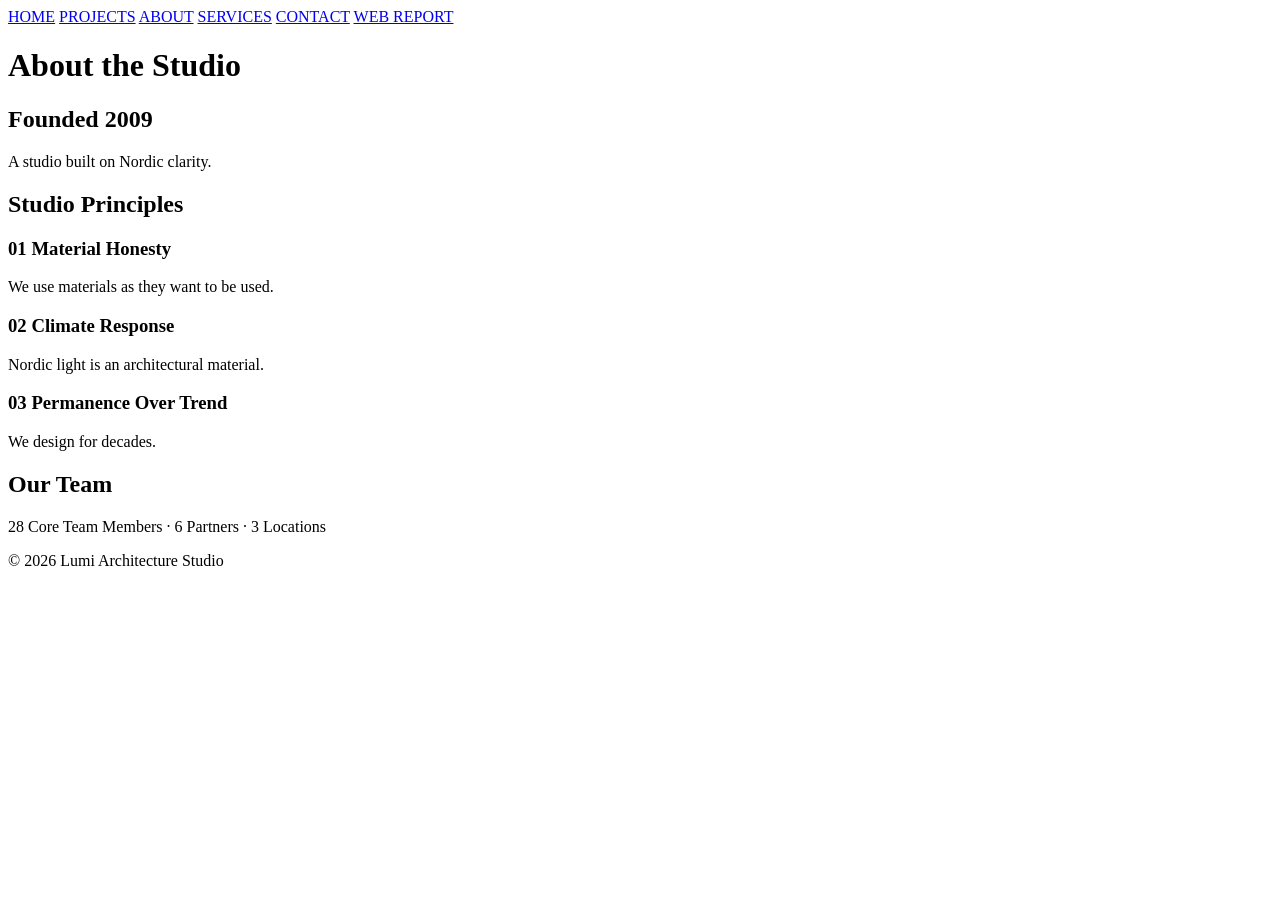
==== about.html @ 67b6776e "Added initial html files" ====
<!DOCTYPE html>
<html lang="en">
<head>
  <meta charset="UTF-8">
  <title>About — Lumi Architecture Studio</title>
  <link rel="stylesheet" href="css/style.css">
</head>

<body>

<header>
  <nav>
    <a href="index.html">HOME</a>
    <a href="projects.html">PROJECTS</a>
    <a href="about.html">ABOUT</a>
    <a href="services.html">SERVICES</a>
    <a href="contact.html">CONTACT</a>
    <a href="report.html">WEB REPORT</a>
  </nav>
</header>

<main>
  <h1>About the Studio</h1>

  <section>
    <h2>Founded 2009</h2>
    <p>A studio built on Nordic clarity.</p>
  </section>

  <section>
    <h2>Studio Principles</h2>
    <h3>01 Material Honesty</h3>
    <p>We use materials as they want to be used.</p>

    <h3>02 Climate Response</h3>
    <p>Nordic light is an architectural material.</p>

    <h3>03 Permanence Over Trend</h3>
    <p>We design for decades.</p>
  </section>

  <section>
    <h2>Our Team</h2>
    <p>28 Core Team Members · 6 Partners · 3 Locations</p>
  </section>
</main>

<footer>
  <p>© 2026 Lumi Architecture Studio</p>
</footer>

</body>
</html>
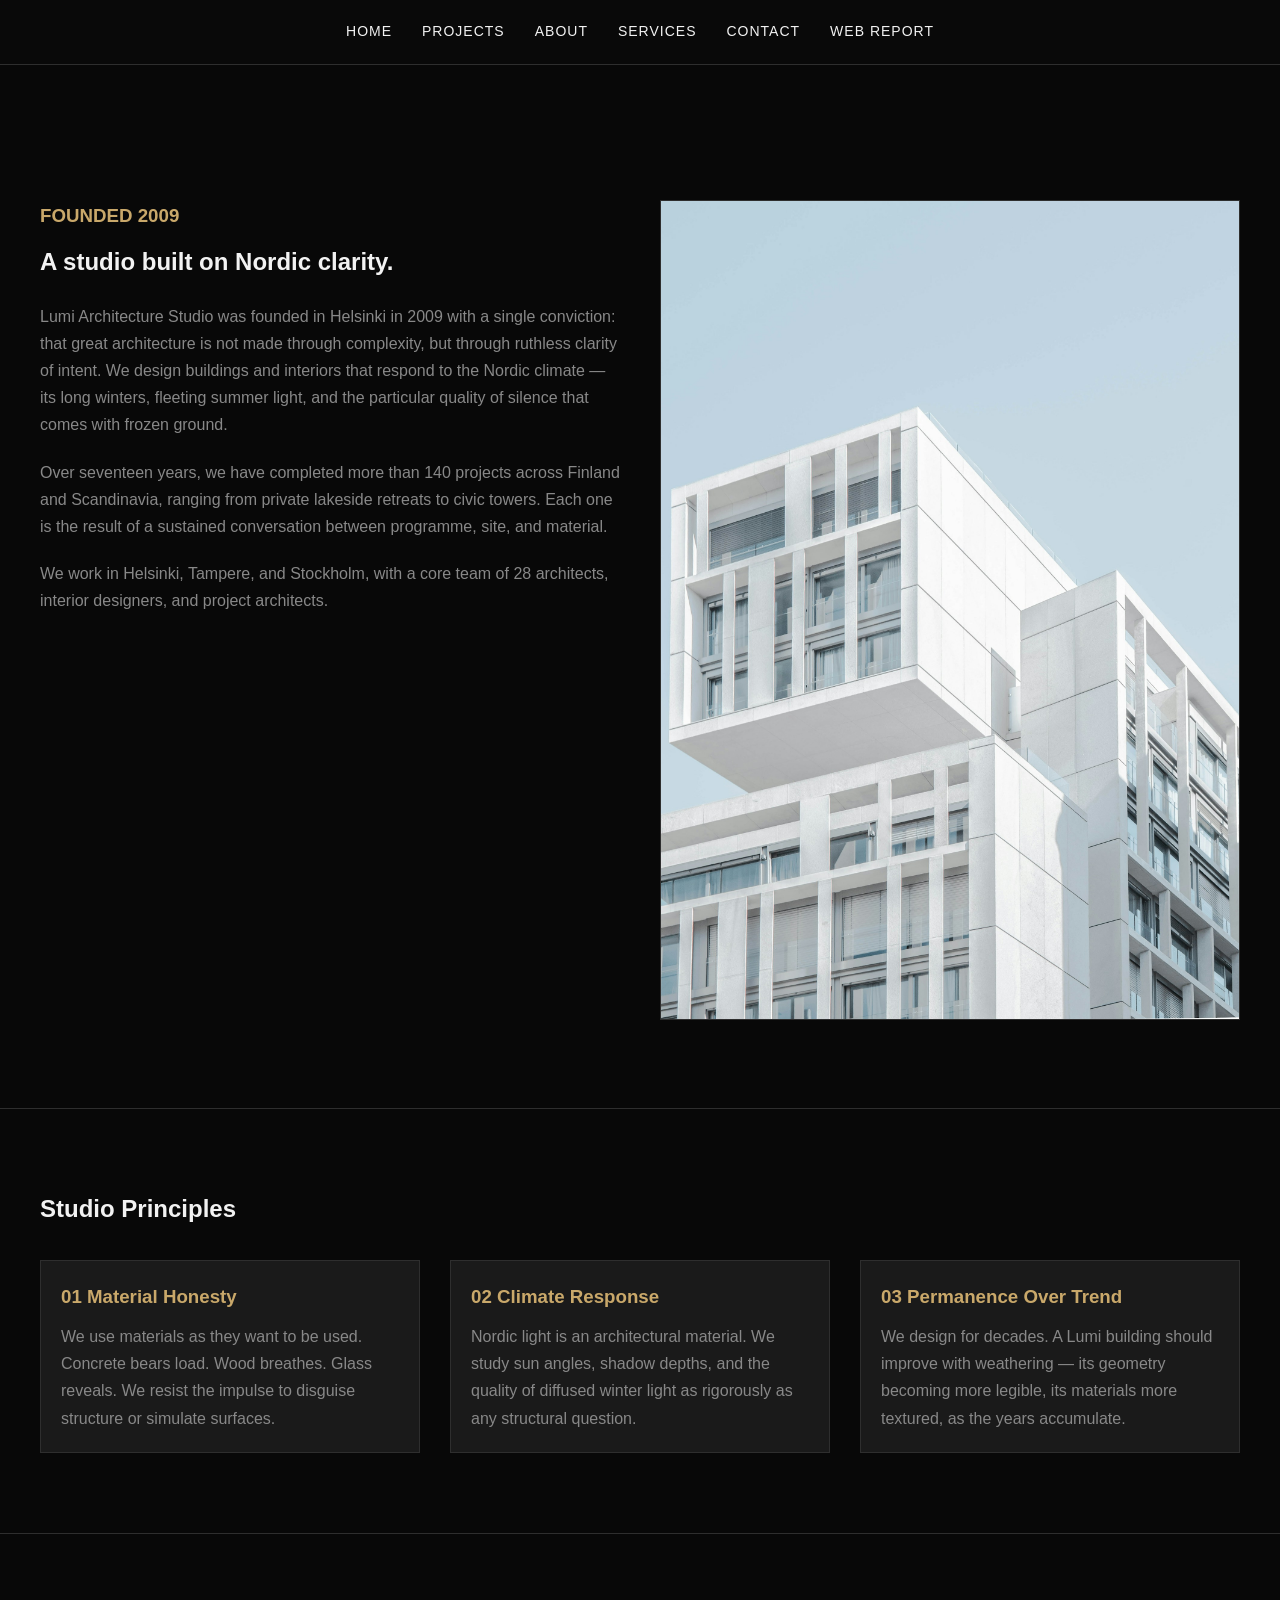
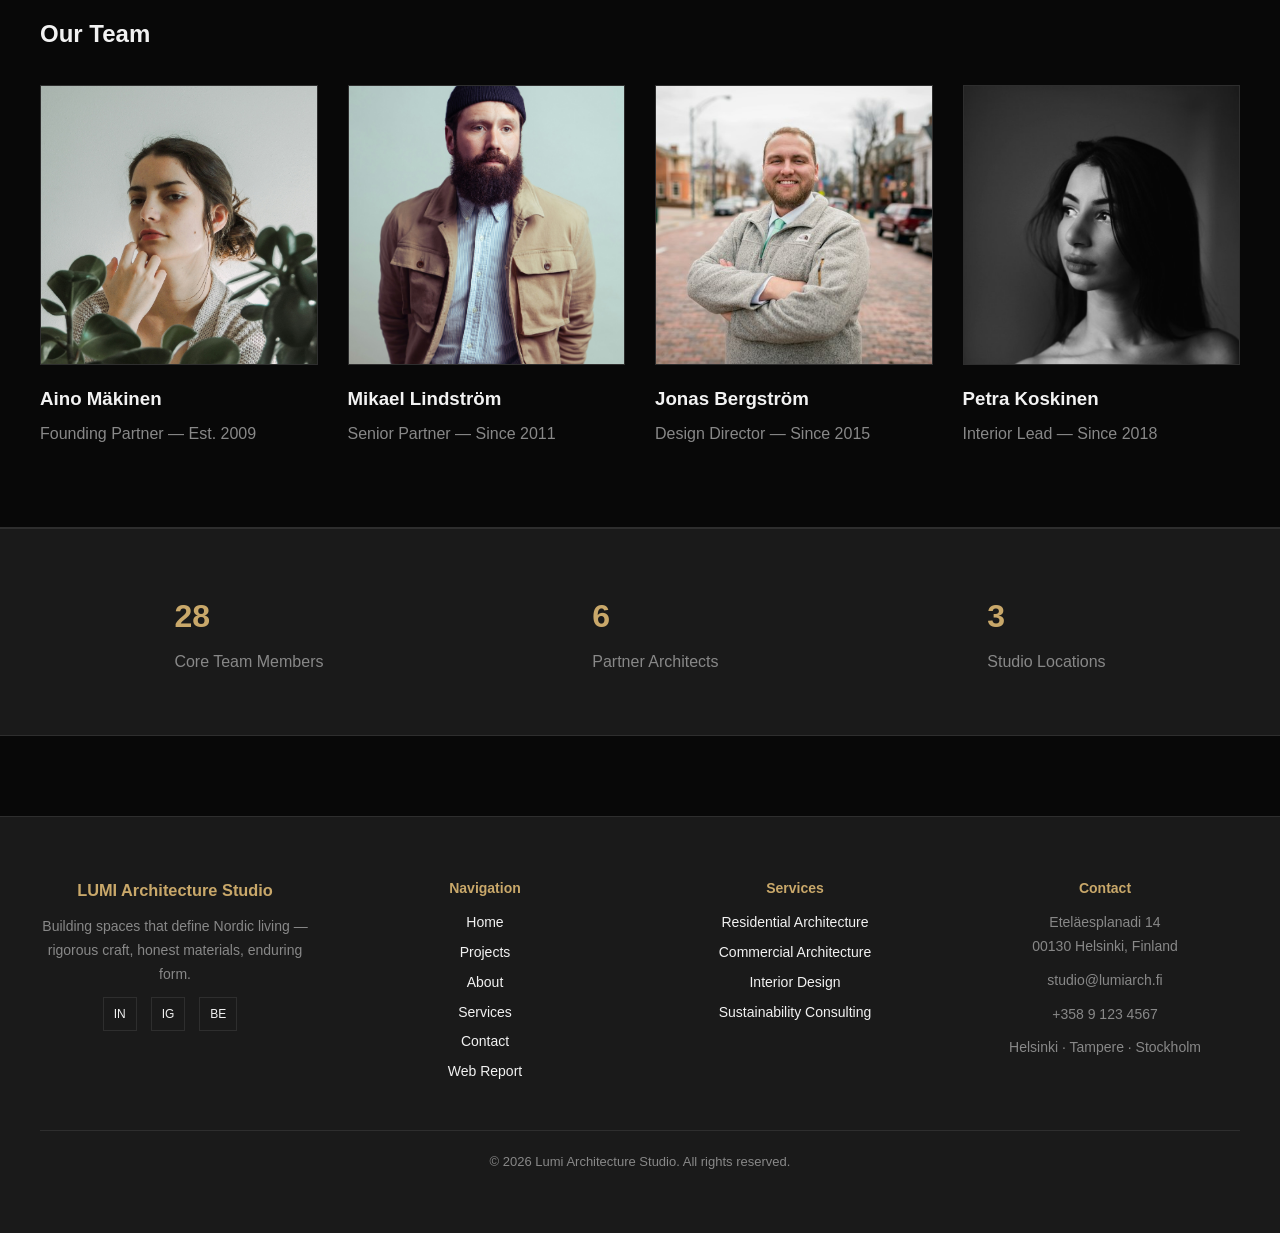
==== commit 3f0b3687: "Updated full website: About, Services, Contact, Web Report, Footer, CSS improvements" ====
--- a/about.html
+++ b/about.html
@@ -3,7 +3,12 @@
 <head>
   <meta charset="UTF-8">
   <title>About — Lumi Architecture Studio</title>
+
+  <!-- Global styles -->
   <link rel="stylesheet" href="css/style.css">
+
+  <!-- About page styles -->
+  <link rel="stylesheet" href="css/about.css">
 </head>
 
 <body>
@@ -19,34 +24,178 @@
   </nav>
 </header>
 
-<main>
-  <h1>About the Studio</h1>
-
-  <section>
-    <h2>Founded 2009</h2>
-    <p>A studio built on Nordic clarity.</p>
-  </section>
-
-  <section>
+<main class="about-page">
+
+  <!-- PHILOSOPHY SECTION -->
+  <section class="philosophy">
+    <div class="text">
+      <h3>FOUNDED 2009</h3>
+      <h1>A studio built on Nordic clarity.</h1>
+
+      <p>
+        Lumi Architecture Studio was founded in Helsinki in 2009 with a single conviction:
+        that great architecture is not made through complexity, but through ruthless clarity of intent.
+        We design buildings and interiors that respond to the Nordic climate — its long winters,
+        fleeting summer light, and the particular quality of silence that comes with frozen ground.
+      </p>
+
+      <p>
+        Over seventeen years, we have completed more than 140 projects across Finland and Scandinavia,
+        ranging from private lakeside retreats to civic towers. Each one is the result of a sustained
+        conversation between programme, site, and material.
+      </p>
+
+      <p>
+        We work in Helsinki, Tampere, and Stockholm, with a core team of 28 architects, interior designers,
+        and project architects.
+      </p>
+    </div>
+
+    <div class="image">
+      <img src="img/About.png" alt="About Lumi Architecture Studio">
+    </div>
+  </section>
+
+  <!-- PRINCIPLES SECTION -->
+  <section class="principles">
     <h2>Studio Principles</h2>
-    <h3>01 Material Honesty</h3>
-    <p>We use materials as they want to be used.</p>
-
-    <h3>02 Climate Response</h3>
-    <p>Nordic light is an architectural material.</p>
-
-    <h3>03 Permanence Over Trend</h3>
-    <p>We design for decades.</p>
-  </section>
-
-  <section>
+
+    <div class="principles-grid">
+
+      <article>
+        <h3>01 Material Honesty</h3>
+        <p>
+          We use materials as they want to be used. Concrete bears load. Wood breathes. Glass reveals.
+          We resist the impulse to disguise structure or simulate surfaces.
+        </p>
+      </article>
+
+      <article>
+        <h3>02 Climate Response</h3>
+        <p>
+          Nordic light is an architectural material. We study sun angles, shadow depths, and the quality
+          of diffused winter light as rigorously as any structural question.
+        </p>
+      </article>
+
+      <article>
+        <h3>03 Permanence Over Trend</h3>
+        <p>
+          We design for decades. A Lumi building should improve with weathering — its geometry becoming
+          more legible, its materials more textured, as the years accumulate.
+        </p>
+      </article>
+
+    </div>
+  </section>
+
+  <!-- TEAM SECTION -->
+  <section class="team">
     <h2>Our Team</h2>
-    <p>28 Core Team Members · 6 Partners · 3 Locations</p>
-  </section>
+
+    <div class="team-grid">
+
+      <article>
+        <img src="img/Team1.png" alt="Team Member 1">
+        <h3>Aino Mäkinen</h3>
+        <p>Founding Partner — Est. 2009</p>
+      </article>
+
+      <article>
+        <img src="img/Team2.png" alt="Team Member 2">
+        <h3>Mikael Lindström</h3>
+        <p>Senior Partner — Since 2011</p>
+      </article>
+
+      <article>
+        <img src="img/Team3.png" alt="Team Member 3">
+        <h3>Jonas Bergström</h3>
+        <p>Design Director — Since 2015</p>
+      </article>
+
+      <article>
+        <img src="img/Team4.png" alt="Team Member 4">
+        <h3>Petra Koskinen</h3>
+        <p>Interior Lead — Since 2018</p>
+      </article>
+
+    </div>
+  </section>
+
+  <!-- TEAM STATS -->
+  <section class="team-stats">
+    <div>
+      <h3>28</h3>
+      <p>Core Team Members</p>
+    </div>
+
+    <div>
+      <h3>6</h3>
+      <p>Partner Architects</p>
+    </div>
+
+    <div>
+      <h3>3</h3>
+      <p>Studio Locations</p>
+    </div>
+  </section>
+
 </main>
 
-<footer>
-  <p>© 2026 Lumi Architecture Studio</p>
+<footer class="footer">
+
+  <div class="footer-grid">
+
+    <!-- COLUMN 1 -->
+    <div class="footer-col">
+      <h3>LUMI Architecture Studio</h3>
+      <p>
+        Building spaces that define Nordic living — rigorous craft,
+        honest materials, enduring form.
+      </p>
+
+      <div class="footer-social">
+        <span>IN</span>
+        <span>IG</span>
+        <span>BE</span>
+      </div>
+    </div>
+
+    <!-- COLUMN 2 -->
+    <div class="footer-col">
+      <h4>Navigation</h4>
+      <a href="index.html">Home</a>
+      <a href="projects.html">Projects</a>
+      <a href="about.html">About</a>
+      <a href="services.html">Services</a>
+      <a href="contact.html">Contact</a>
+      <a href="report.html">Web Report</a>
+    </div>
+
+    <!-- COLUMN 3 -->
+    <div class="footer-col">
+      <h4>Services</h4>
+      <a href="services.html">Residential Architecture</a>
+      <a href="services.html">Commercial Architecture</a>
+      <a href="services.html">Interior Design</a>
+      <a href="services.html">Sustainability Consulting</a>
+    </div>
+
+    <!-- COLUMN 4 -->
+    <div class="footer-col">
+      <h4>Contact</h4>
+      <p>Eteläesplanadi 14<br>00130 Helsinki, Finland</p>
+      <p>studio@lumiarch.fi</p>
+      <p>+358 9 123 4567</p>
+      <p class="footer-locations">Helsinki · Tampere · Stockholm</p>
+    </div>
+
+  </div>
+
+  <div class="footer-bottom">
+    © 2026 Lumi Architecture Studio. All rights reserved.
+  </div>
+
 </footer>
 
 </body>
--- a/css/style.css
+++ b/css/style.css
@@ -0,0 +1,211 @@
+/* ============================
+   GLOBAL RESET
+============================ */
+* {
+  margin: 0;
+  padding: 0;
+  box-sizing: border-box;
+}
+
+/* ============================
+   COLORS (LUMI DESIGN SYSTEM)
+============================ */
+:root {
+  --black: #080808;
+  --charcoal: #1A1A1A;
+  --charcoal-light: #242424;
+  --gold: #C9A86A;
+  --white: #F2F2F2;
+  --muted: #888888;
+  --border: #2E2E2E;
+}
+
+/* ============================
+   GLOBAL STYLES
+============================ */
+body {
+  background-color: var(--black);
+  color: var(--white);
+  font-family: 'Inter', sans-serif;
+  line-height: 1.7;
+  padding-top: 80px; /* space for fixed header */
+}
+
+h1, h2, h3 {
+  font-family: 'Montserrat', sans-serif;
+  margin-bottom: 15px;
+}
+
+a {
+  color: var(--white);
+  text-decoration: none;
+}
+
+a:hover {
+  color: var(--gold);
+}
+
+/* ============================
+   HEADER + NAVIGATION
+============================ */
+header {
+  position: fixed;
+  top: 0;
+  left: 0;
+  width: 100%;
+  background-color: rgba(10, 10, 10, 0.8);
+  border-bottom: 1px solid var(--border);
+  padding: 20px 40px;
+  z-index: 1000;
+}
+
+nav {
+  display: flex;
+  gap: 30px;
+  justify-content: center;
+  font-size: 14px;
+  letter-spacing: 1px;
+}
+
+/* ============================
+   HERO SECTION
+============================ */
+.hero {
+  text-align: center;
+  padding: 120px 20px;
+}
+
+.hero h1 {
+  font-size: 48px;
+  margin-bottom: 10px;
+}
+
+.hero p {
+  font-size: 18px;
+  color: var(--muted);
+  margin-bottom: 30px;
+}
+
+.cta {
+  display: inline-block;
+  padding: 12px 28px;
+  border: 1px solid var(--gold);
+  color: var(--gold);
+  font-size: 14px;
+  letter-spacing: 1px;
+}
+
+.cta:hover {
+  background-color: var(--gold);
+  color: var(--black);
+}
+
+/* ============================
+   SECTIONS
+============================ */
+section {
+  padding: 80px 40px;
+  border-bottom: 1px solid var(--border);
+}
+
+/* ============================
+   FOOTER
+=============================*/
+footer {
+  text-align: center;
+  padding: 40px;
+  color: var(--muted);
+  font-size: 14px;
+}
+
+/* ============================
+   RESPONSIVE BREAKPOINTS
+============================ */
+@media (max-width: 768px) {
+  nav {
+    flex-wrap: wrap;
+    gap: 15px;
+  }
+
+  .hero h1 {
+    font-size: 32px;
+  }
+}
+
+@media (max-width: 480px) {
+  .hero {
+    padding: 80px 20px;
+  }
+
+  .hero h1 {
+    font-size: 28px;
+  }
+}
+
+/* ============================
+   GLOBAL FOOTER
+============================ */
+.footer {
+  background-color: var(--charcoal);
+  padding: 60px 40px;
+  border-top: 1px solid var(--border);
+  margin-top: 80px;
+}
+
+.footer-grid {
+  display: grid;
+  grid-template-columns: repeat(4, 1fr);
+  gap: 40px;
+  margin-bottom: 40px;
+}
+
+.footer-col h3,
+.footer-col h4 {
+  color: var(--gold);
+  margin-bottom: 10px;
+}
+
+.footer-col p {
+  color: var(--muted);
+  margin-bottom: 10px;
+}
+
+.footer-col a {
+  display: block;
+  color: var(--white);
+  margin-bottom: 6px;
+  font-size: 14px;
+}
+
+.footer-col a:hover {
+  color: var(--gold);
+}
+
+.footer-social span {
+  display: inline-block;
+  margin-right: 10px;
+  padding: 6px 10px;
+  border: 1px solid var(--border);
+  font-size: 12px;
+  color: var(--white);
+}
+
+.footer-locations {
+  color: var(--gold);
+  margin-top: 10px;
+}
+
+.footer-bottom {
+  text-align: center;
+  color: var(--muted);
+  font-size: 13px;
+  padding-top: 20px;
+  border-top: 1px solid var(--border);
+}
+
+/* RESPONSIVE FOOTER */
+@media (max-width: 768px) {
+  .footer-grid {
+    grid-template-columns: 1fr;
+  }
+}
--- a/css/about.css
+++ b/css/about.css
@@ -0,0 +1,127 @@
+/* PHILOSOPHY SECTION */
+.philosophy {
+  display: grid;
+  grid-template-columns: 1fr 1fr;
+  gap: 40px;
+  padding: 120px 40px 80px;
+}
+
+.philosophy h3 {
+  color: var(--gold);
+  margin-bottom: 10px;
+}
+
+.philosophy h1 {
+  margin-bottom: 20px;
+}
+
+.philosophy p {
+  margin-bottom: 20px;
+  color: var(--muted);
+}
+
+.philosophy img {
+  width: 100%;
+  height: auto;
+  border: 1px solid var(--border);
+}
+
+/* PRINCIPLES */
+.principles {
+  padding: 80px 40px;
+}
+
+.principles h2 {
+  margin-bottom: 30px;
+}
+
+.principles-grid {
+  display: grid;
+  grid-template-columns: repeat(3, 1fr);
+  gap: 30px;
+}
+
+.principles-grid article {
+  background-color: var(--charcoal);
+  padding: 20px;
+  border: 1px solid var(--border);
+}
+
+.principles-grid h3 {
+  color: var(--gold);
+  margin-bottom: 10px;
+}
+
+.principles-grid p {
+  color: var(--muted);
+}
+
+/* TEAM */
+.team {
+  padding: 80px 40px;
+}
+
+.team h2 {
+  margin-bottom: 30px;
+}
+
+.team-grid {
+  display: grid;
+  grid-template-columns: repeat(4, 1fr);
+  gap: 30px;
+}
+
+.team-grid img {
+  width: 100%;
+  height: 280px;
+  object-fit: cover;
+  border: 1px solid var(--border);
+  margin-bottom: 10px;
+}
+
+.team-grid h3 {
+  margin-bottom: 5px;
+}
+
+.team-grid p {
+  color: var(--muted);
+}
+
+/* TEAM STATS */
+.team-stats {
+  display: flex;
+  justify-content: space-around;
+  padding: 60px 40px;
+  background-color: var(--charcoal);
+  border-top: 1px solid var(--border);
+}
+
+.team-stats h3 {
+  color: var(--gold);
+  font-size: 32px;
+  margin-bottom: 5px;
+}
+
+.team-stats p {
+  color: var(--muted);
+}
+
+/* RESPONSIVE */
+@media (max-width: 768px) {
+  .philosophy {
+    grid-template-columns: 1fr;
+  }
+
+  .principles-grid {
+    grid-template-columns: 1fr;
+  }
+
+  .team-grid {
+    grid-template-columns: 1fr;
+  }
+
+  .team-stats {
+    flex-direction: column;
+    gap: 20px;
+  }
+}
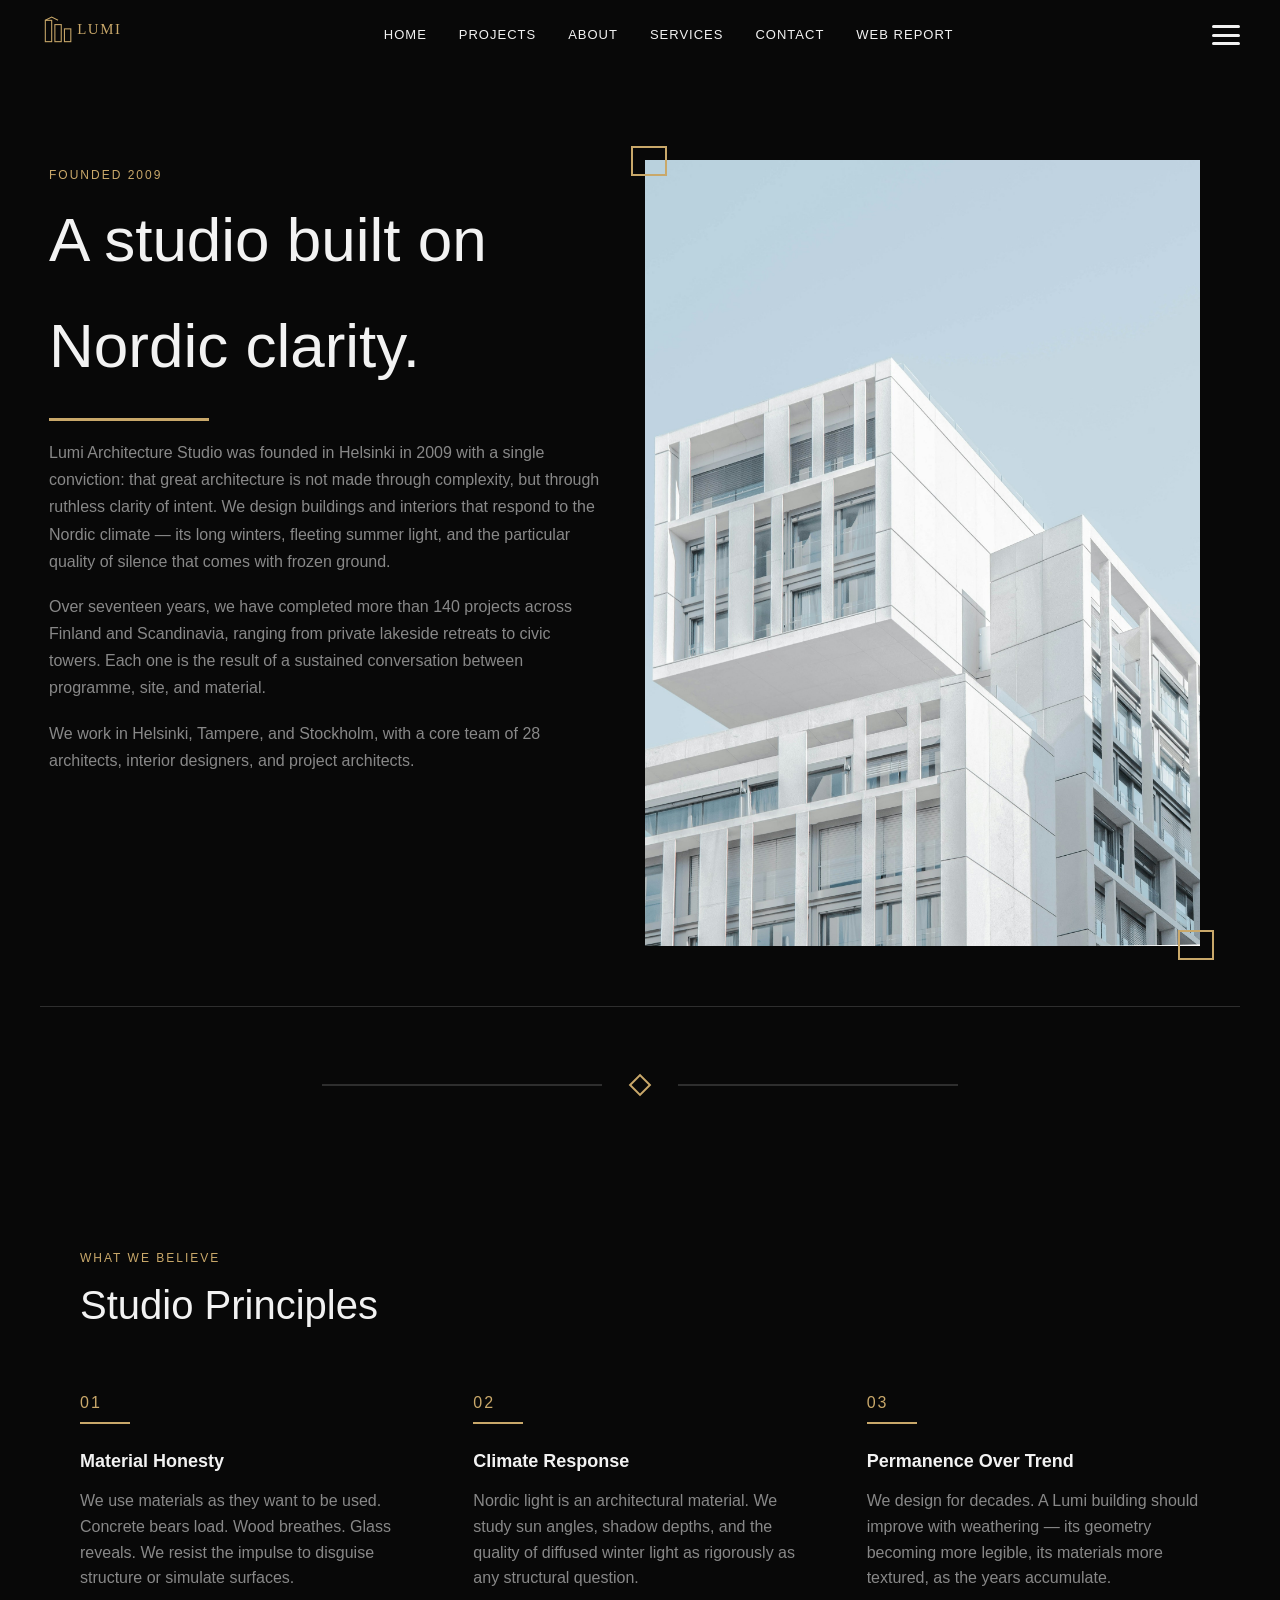
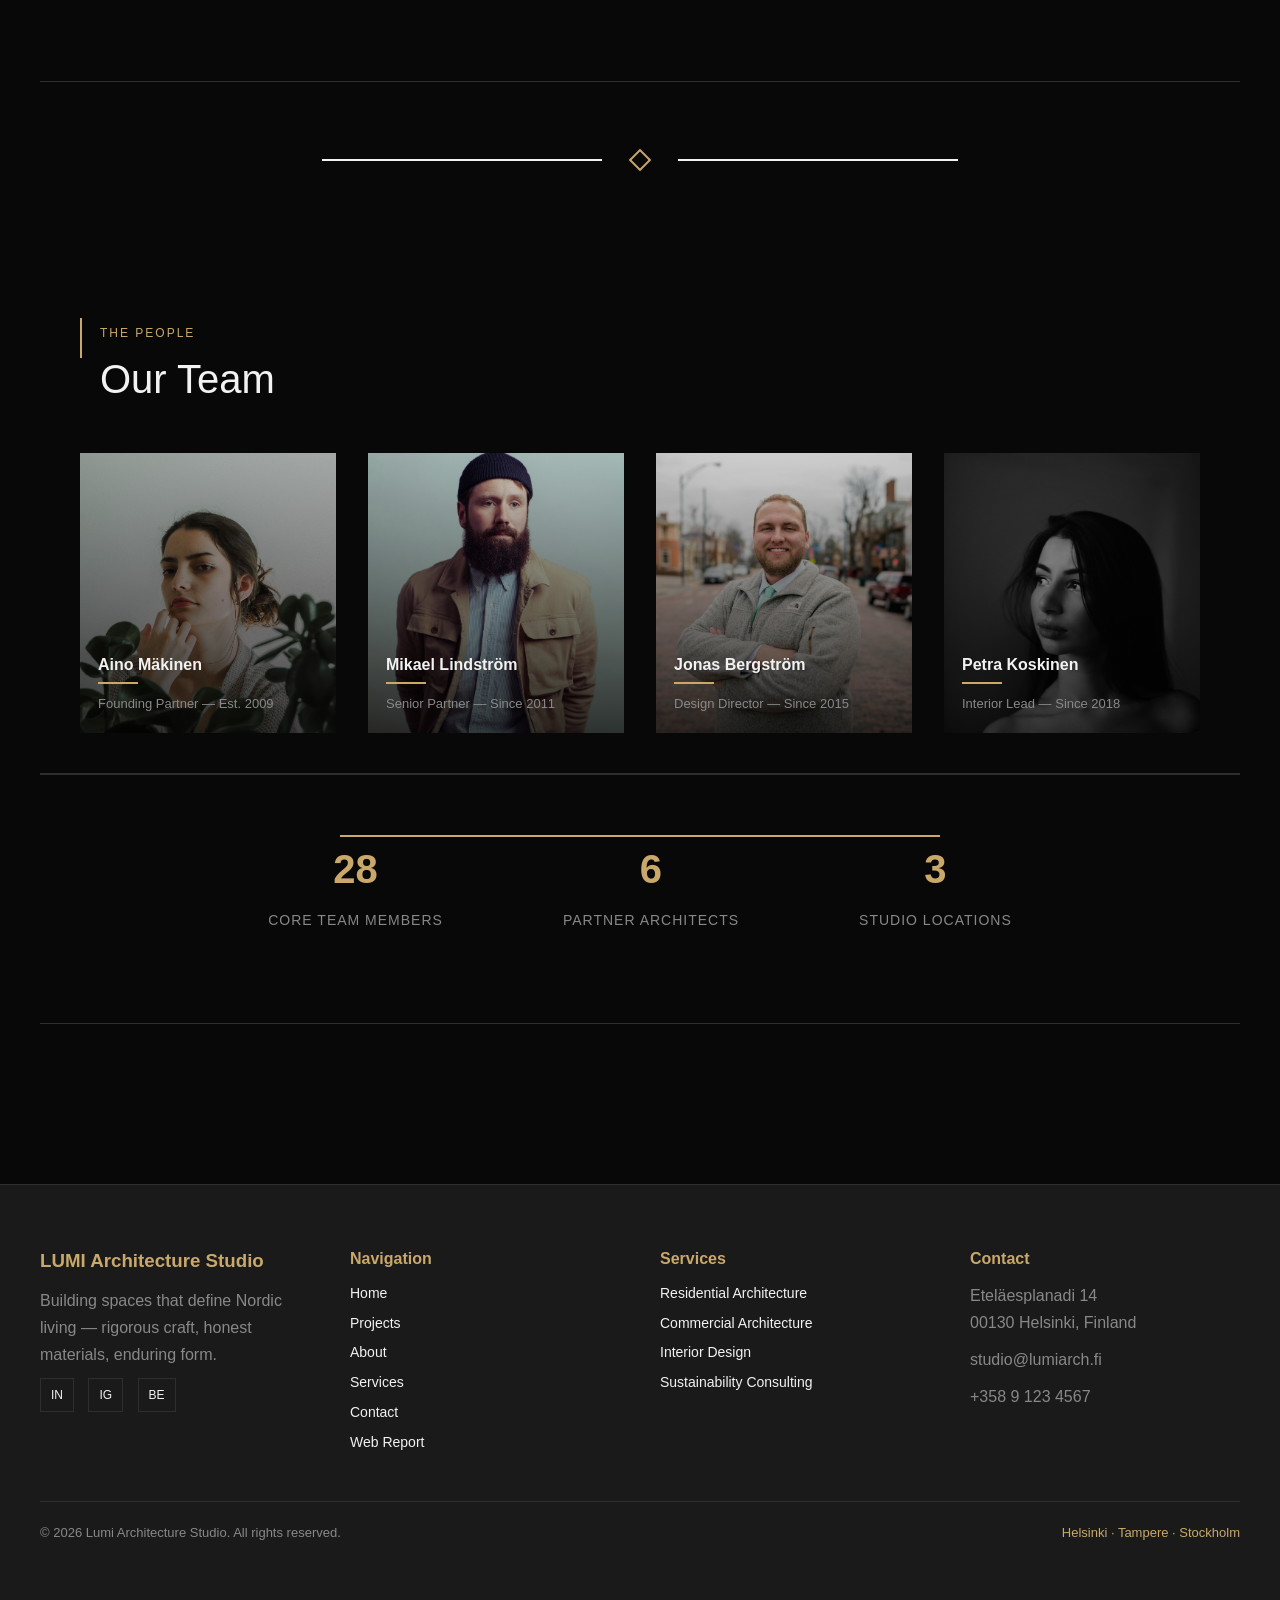
==== commit 099cc4b2: "updated about page" ====
--- a/about.html
+++ b/about.html
@@ -4,17 +4,20 @@
   <meta charset="UTF-8">
   <title>About — Lumi Architecture Studio</title>
 
-  <!-- Global styles -->
   <link rel="stylesheet" href="css/style.css">
-
-  <!-- About page styles -->
   <link rel="stylesheet" href="css/about.css">
 </head>
 
 <body>
 
-<header>
-  <nav>
+<header class="navbar">
+  <div class="nav-left">
+    <a href="index.html" class="logo">
+      <img src="img/logo.svg" alt="Lumi Architecture Studio Logo">
+    </a>
+  </div>
+
+  <nav class="nav-center">
     <a href="index.html">HOME</a>
     <a href="projects.html">PROJECTS</a>
     <a href="about.html">ABOUT</a>
@@ -22,15 +25,33 @@
     <a href="contact.html">CONTACT</a>
     <a href="report.html">WEB REPORT</a>
   </nav>
+
+  <div class="nav-right">
+    <div class="hamburger" id="hamburger">
+      <span></span><span></span><span></span>
+    </div>
+  </div>
 </header>
 
+<div class="mobile-menu" id="mobileMenu">
+  <div class="close-menu" id="closeMenu">×</div>
+
+  <a href="index.html">HOME</a>
+  <a href="projects.html">PROJECTS</a>
+  <a href="about.html">ABOUT</a>
+  <a href="services.html">SERVICES</a>
+  <a href="contact.html">CONTACT</a>
+  <a href="report.html">WEB REPORT</a>
+</div>
+
 <main class="about-page">
 
-  <!-- PHILOSOPHY SECTION -->
+  <!-- TOP SECTION -->
   <section class="philosophy">
     <div class="text">
-      <h3>FOUNDED 2009</h3>
+      <span class="section-label">FOUNDED 2009</span>
       <h1>A studio built on Nordic clarity.</h1>
+      <div class="about-line"></div>
 
       <p>
         Lumi Architecture Studio was founded in Helsinki in 2009 with a single conviction:
@@ -51,19 +72,29 @@
       </p>
     </div>
 
-    <div class="image">
+    <div class="image-wrapper">
+      <div class="image-corners"></div>
       <img src="img/About.png" alt="About Lumi Architecture Studio">
     </div>
   </section>
+
+  <!-- DIVIDER -->
+  <div class="divider">
+    <span class="line"></span>
+    <span class="diamond"></span>
+    <span class="line"></span>
+  </div>
 
   <!-- PRINCIPLES SECTION -->
   <section class="principles">
+    <span class="section-label">WHAT WE BELIEVE</span>
     <h2>Studio Principles</h2>
 
     <div class="principles-grid">
 
       <article>
-        <h3>01 Material Honesty</h3>
+        <span class="principle-number">01</span>
+        <h3>Material Honesty</h3>
         <p>
           We use materials as they want to be used. Concrete bears load. Wood breathes. Glass reveals.
           We resist the impulse to disguise structure or simulate surfaces.
@@ -71,7 +102,8 @@
       </article>
 
       <article>
-        <h3>02 Climate Response</h3>
+        <span class="principle-number">02</span>
+        <h3>Climate Response</h3>
         <p>
           Nordic light is an architectural material. We study sun angles, shadow depths, and the quality
           of diffused winter light as rigorously as any structural question.
@@ -79,7 +111,8 @@
       </article>
 
       <article>
-        <h3>03 Permanence Over Trend</h3>
+        <span class="principle-number">03</span>
+        <h3>Permanence Over Trend</h3>
         <p>
           We design for decades. A Lumi building should improve with weathering — its geometry becoming
           more legible, its materials more textured, as the years accumulate.
@@ -89,8 +122,16 @@
     </div>
   </section>
 
+  <!-- DIVIDER -->
+  <div class="divider dark">
+    <span class="line"></span>
+    <span class="diamond"></span>
+    <span class="line"></span>
+  </div>
+
   <!-- TEAM SECTION -->
   <section class="team">
+    <span class="section-label">THE PEOPLE</span>
     <h2>Our Team</h2>
 
     <div class="team-grid">
@@ -143,10 +184,8 @@
 </main>
 
 <footer class="footer">
-
   <div class="footer-grid">
 
-    <!-- COLUMN 1 -->
     <div class="footer-col">
       <h3>LUMI Architecture Studio</h3>
       <p>
@@ -161,7 +200,6 @@
       </div>
     </div>
 
-    <!-- COLUMN 2 -->
     <div class="footer-col">
       <h4>Navigation</h4>
       <a href="index.html">Home</a>
@@ -172,7 +210,6 @@
       <a href="report.html">Web Report</a>
     </div>
 
-    <!-- COLUMN 3 -->
     <div class="footer-col">
       <h4>Services</h4>
       <a href="services.html">Residential Architecture</a>
@@ -181,22 +218,20 @@
       <a href="services.html">Sustainability Consulting</a>
     </div>
 
-    <!-- COLUMN 4 -->
     <div class="footer-col">
       <h4>Contact</h4>
       <p>Eteläesplanadi 14<br>00130 Helsinki, Finland</p>
       <p>studio@lumiarch.fi</p>
       <p>+358 9 123 4567</p>
-      <p class="footer-locations">Helsinki · Tampere · Stockholm</p>
     </div>
 
   </div>
 
   <div class="footer-bottom">
-    © 2026 Lumi Architecture Studio. All rights reserved.
-  </div>
-
+    <span>© 2026 Lumi Architecture Studio. All rights reserved.</span>
+    <span class="footer-locations">Helsinki · Tampere · Stockholm</span>
+  </div>
 </footer>
-
+<script src="js/nav.js"></script>
 </body>
 </html>
--- a/css/style.css
+++ b/css/style.css
@@ -28,7 +28,7 @@
   color: var(--white);
   font-family: 'Inter', sans-serif;
   line-height: 1.7;
-  padding-top: 80px; /* space for fixed header */
+  padding-top: 0;
 }
 
 h1, h2, h3 {
@@ -46,58 +46,119 @@
 }
 
 /* ============================
-   HEADER + NAVIGATION
-============================ */
-header {
+   NAVBAR
+============================ */
+.navbar {
   position: fixed;
   top: 0;
   left: 0;
   width: 100%;
-  background-color: rgba(10, 10, 10, 0.8);
+  height: 70px;
+  padding: 0 40px;
+  background-color: transparent;
+  display: flex;
+  align-items: center;
+  justify-content: space-between;
+  z-index: 1000;
+  transition: background-color 0.3s ease;
+}
+
+.navbar.solid {
+  background-color: var(--black);
   border-bottom: 1px solid var(--border);
-  padding: 20px 40px;
-  z-index: 1000;
-}
-
-nav {
-  display: flex;
-  gap: 30px;
-  justify-content: center;
-  font-size: 14px;
+}
+
+.nav-left .logo img {
+  height: 32px;
+  width: auto;
+}
+
+.nav-center {
+  display: flex;
+  gap: 32px;
+  font-size: 13px;
   letter-spacing: 1px;
-}
-
-/* ============================
-   HERO SECTION
-============================ */
-.hero {
-  text-align: center;
-  padding: 120px 20px;
-}
-
-.hero h1 {
-  font-size: 48px;
-  margin-bottom: 10px;
-}
-
-.hero p {
-  font-size: 18px;
-  color: var(--muted);
-  margin-bottom: 30px;
-}
-
-.cta {
-  display: inline-block;
-  padding: 12px 28px;
-  border: 1px solid var(--gold);
-  color: var(--gold);
-  font-size: 14px;
-  letter-spacing: 1px;
-}
-
-.cta:hover {
-  background-color: var(--gold);
-  color: var(--black);
+  margin-left: auto;
+  margin-right: auto;
+}
+
+.nav-right {
+  display: flex;
+  align-items: center;
+}
+
+.hamburger {
+  width: 28px;
+  height: 20px;
+  display: flex;
+  flex-direction: column;
+  justify-content: space-between;
+  cursor: pointer;
+}
+
+.hamburger span {
+  height: 3px;
+  background: var(--white);
+  width: 100%;
+  border-radius: 2px;
+  transition: all 0.3s ease; /* animation */
+}
+
+/* ANIMATION: hamburger → X */
+.hamburger.active span:nth-child(1) {
+  transform: translateY(8px) rotate(45deg);
+}
+
+.hamburger.active span:nth-child(2) {
+  opacity: 0;
+}
+
+.hamburger.active span:nth-child(3) {
+  transform: translateY(-8px) rotate(-45deg);
+}
+
+/* CLOSE BUTTON (X inside menu) */
+.close-menu {
+  font-size: 32px;
+  color: var(--white);
+  cursor: pointer;
+  position: absolute;
+  top: 20px;
+  right: 20px;
+  line-height: 1;
+}
+
+.close-menu:hover {
+  color: var(--gold);
+}
+
+/* MOBILE MENU */
+.mobile-menu {
+  position: fixed;
+  top: 0;
+  right: -100%;
+  width: 280px;
+  height: 100vh;
+  background: var(--black);
+  padding: 40px;
+  display: flex;
+  flex-direction: column;
+  gap: 20px;
+  transition: right 0.3s ease;
+  z-index: 2000;
+}
+
+.mobile-menu.open {
+  right: 0;
+}
+
+.mobile-menu a {
+  font-size: 20px;
+  color: var(--white);
+}
+
+.mobile-menu a:hover {
+  color: var(--gold);
 }
 
 /* ============================
@@ -108,42 +169,40 @@
   border-bottom: 1px solid var(--border);
 }
 
+.section-label {
+  color: var(--gold);
+  font-size: 12px;
+  letter-spacing: 2px;
+  text-transform: uppercase;
+}
+
+/* ULTRA-THIN GOLD SCROLLBAR */
+::-webkit-scrollbar {
+  width: 4px; /* very thin */
+}
+
+::-webkit-scrollbar-track {
+  background: transparent;
+}
+
+::-webkit-scrollbar-thumb {
+  background: var(--muted);
+  border-radius: 10px;
+  transition: all 0.25s ease;
+}
+
+::-webkit-scrollbar-thumb:hover {
+  background: var(--gold);
+  width: 8px; /* expands on hover */
+}
+
+::-webkit-scrollbar-thumb:active {
+  background: var(--gold);
+  width: 10px; /* pops when used */
+}
+
 /* ============================
    FOOTER
-=============================*/
-footer {
-  text-align: center;
-  padding: 40px;
-  color: var(--muted);
-  font-size: 14px;
-}
-
-/* ============================
-   RESPONSIVE BREAKPOINTS
-============================ */
-@media (max-width: 768px) {
-  nav {
-    flex-wrap: wrap;
-    gap: 15px;
-  }
-
-  .hero h1 {
-    font-size: 32px;
-  }
-}
-
-@media (max-width: 480px) {
-  .hero {
-    padding: 80px 20px;
-  }
-
-  .hero h1 {
-    font-size: 28px;
-  }
-}
-
-/* ============================
-   GLOBAL FOOTER
 ============================ */
 .footer {
   background-color: var(--charcoal);
@@ -190,21 +249,59 @@
   color: var(--white);
 }
 
-.footer-locations {
-  color: var(--gold);
-  margin-top: 10px;
-}
-
 .footer-bottom {
-  text-align: center;
+  display: flex;
+  justify-content: space-between;
+  align-items: center;
   color: var(--muted);
   font-size: 13px;
   padding-top: 20px;
   border-top: 1px solid var(--border);
 }
 
-/* RESPONSIVE FOOTER */
+.footer-locations {
+  color: var(--gold);
+}
+
+/* ============================
+   RESPONSIVE
+============================ */
+/* Hide nav-center on mobile */
+@media (max-width: 900px) {
+  .nav-center {
+    display: none;
+  }
+}
+
+/* Show hamburger only on mobile */
+@media (max-width: 900px) {
+  .hamburger {
+    display: flex;
+  }
+}
+
+@media (max-width: 900px) {
+  .footer-grid {
+    grid-template-columns: 1fr 1fr;
+  }
+
+  .footer-bottom {
+    flex-direction: column;
+    gap: 8px;
+    text-align: center;
+  }
+}
+
 @media (max-width: 768px) {
+  .nav-center {
+    gap: 16px;
+    font-size: 12px;
+  }
+
+  section {
+    padding: 60px 20px;
+  }
+
   .footer-grid {
     grid-template-columns: 1fr;
   }
--- a/css/about.css
+++ b/css/about.css
@@ -1,113 +1,311 @@
-/* PHILOSOPHY SECTION */
+.about-page {
+  max-width: 1400px;
+  margin: 0 auto;
+  padding: 80px 40px;
+}
+
+/* TOP SECTION */
 .philosophy {
   display: grid;
   grid-template-columns: 1fr 1fr;
   gap: 40px;
-  padding: 120px 40px 80px;
-}
-
-.philosophy h3 {
+  padding-bottom: 60px;
+  padding-left: 9px;
+}
+
+.section-label {
   color: var(--gold);
+  font-size: 12px;
+  letter-spacing: 2px;
+  text-transform: uppercase;
+  text-align: left;
   margin-bottom: 10px;
 }
 
 .philosophy h1 {
-  margin-bottom: 20px;
+  font-size: 62px;
+  font-weight: 300;
+  margin: 0 0 20px 0;
+  text-align: left;
+}
+
+.about-line {
+  width: 160px;
+  height: 3px;
+  background: var(--gold);
+  margin: 20px 0 18px 0;
 }
 
 .philosophy p {
-  margin-bottom: 20px;
   color: var(--muted);
-}
-
-.philosophy img {
+  margin-bottom: 18px;
+  max-width: 620px;
+}
+
+/* IMAGE WITH GOLD CORNERS */
+.image-wrapper {
+  position: relative;
+  max-width: 560px;
+  margin-left: auto;
+}
+
+.image-wrapper img {
   width: 100%;
   height: auto;
-  border: 1px solid var(--border);
-}
-
-/* PRINCIPLES */
+  display: block;
+  border: none;
+}
+
+.image-corners::before,
+.image-corners::after {
+  content: "";
+  position: absolute;
+  width: 32px;
+  height: 26px;
+  border: 2px solid var(--gold);
+}
+
+.image-corners::before {
+  top: -14px;
+  left: -14px;
+}
+
+.image-corners::after {
+  bottom: -14px;
+  right: -14px;
+}
+
+/* DIVIDER — LONG LINES + HOLLOW DIAMOND */
+.divider {
+  display: flex;
+  align-items: center;
+  justify-content: center;
+  margin: 70px 0;
+}
+
+.divider .line {
+  width: 280px;
+  height: 2px;
+  background: var(--border);
+}
+
+.divider .diamond {
+  width: 16px;
+  height: 16px;
+  border: 2px solid var(--gold);
+  background: transparent;
+  transform: rotate(45deg);
+  margin: 0 30px;
+}
+
+.divider.dark .line {
+  background: var(--white);
+}
+
+/* PRINCIPLES — BLACK BACKGROUND */
 .principles {
-  padding: 80px 40px;
+  background: var(--black);
+  padding: 80px 40px 90px;
+}
+
+.principles .section-label {
+  margin-bottom: 10px;
 }
 
 .principles h2 {
-  margin-bottom: 30px;
+  font-size: 40px;
+  font-weight: 300;
+  margin: 0 0 50px;
 }
 
 .principles-grid {
   display: grid;
   grid-template-columns: repeat(3, 1fr);
-  gap: 30px;
+  gap: 60px;
 }
 
 .principles-grid article {
-  background-color: var(--charcoal);
-  padding: 20px;
-  border: 1px solid var(--border);
+  background: transparent;
+  padding: 0;
+  border: none;
+}
+
+.principle-number {
+  color: var(--gold);
+  font-size: 16px;
+  letter-spacing: 2px;
+  text-transform: uppercase;
+  display: inline-block;
+  margin-bottom: 12px;
+}
+
+.principle-number::after {
+  content: "";
+  display: block;
+  width: 50px;
+  height: 2px;
+  background: var(--gold);
+  margin-top: 6px;
 }
 
 .principles-grid h3 {
-  color: var(--gold);
-  margin-bottom: 10px;
+  margin: 10px 0 12px;
+  font-size: 18px;
 }
 
 .principles-grid p {
   color: var(--muted);
-}
-
-/* TEAM */
+  line-height: 1.6;
+}
+
+/* TEAM SECTION WITH LEFT GOLD LINE */
 .team {
-  padding: 80px 40px;
+  position: relative;
+  background: var(--black);
+  padding: 80px 40px 40px;
+}
+
+.team::before {
+  content: "";
+  position: absolute;
+  left: 40px;
+  top: 80px;
+  width: 2px;
+  height: 40px;
+  background: var(--gold);
+}
+
+.team .section-label {
+  margin-left: 20px;
+  margin-bottom: 10px;
 }
 
 .team h2 {
-  margin-bottom: 30px;
-}
-
+  font-size: 40px;
+  font-weight: 300;
+  margin: 0 0 40px 20px;
+}
+
+/* TEAM GRID WITH OVERLAY CARDS */
 .team-grid {
   display: grid;
   grid-template-columns: repeat(4, 1fr);
-  gap: 30px;
+  gap: 32px;
+}
+
+.team-grid article {
+  position: relative;
+  overflow: hidden;
 }
 
 .team-grid img {
   width: 100%;
   height: 280px;
   object-fit: cover;
-  border: 1px solid var(--border);
-  margin-bottom: 10px;
+  display: block;
+}
+
+/* DARK OVERLAY */
+.team-grid article::before {
+  content: "";
+  position: absolute;
+  inset: 0;
+  background: linear-gradient(to top, rgba(0,0,0,0.75), rgba(0,0,0,0.15));
+}
+
+/* TEXT ON OVERLAY */
+.team-grid h3,
+.team-grid p {
+  position: absolute;
+  left: 18px;
+  color: var(--white);
+  z-index: 1;
 }
 
 .team-grid h3 {
-  margin-bottom: 5px;
+  bottom: 40px;
+  font-size: 16px;
+}
+
+/* GOLD UNDERLINE UNDER NAME */
+.team-grid h3::after {
+  content: "";
+  position: absolute;
+  left: 0;
+  bottom: -6px;
+  width: 40px;
+  height: 2px;
+  background: var(--gold);
 }
 
 .team-grid p {
+  bottom: 18px;
+  font-size: 13px;
   color: var(--muted);
 }
 
-/* TEAM STATS */
+/* TEAM STATS WITH TOP GOLD LINE */
 .team-stats {
+  position: relative;
+  background: var(--black);
   display: flex;
-  justify-content: space-around;
-  padding: 60px 40px;
-  background-color: var(--charcoal);
+  justify-content: center;
+  gap: 120px;
+  padding: 60px 40px 90px;
   border-top: 1px solid var(--border);
+}
+
+.team-stats::before {
+  content: "";
+  position: absolute;
+  top: 60px;
+  left: 25%;
+  right: 25%;
+  height: 2px;
+  background: var(--gold);
+}
+
+.team-stats div {
+  text-align: center;
 }
 
 .team-stats h3 {
   color: var(--gold);
-  font-size: 32px;
-  margin-bottom: 5px;
+  font-size: 40px;
+  margin-bottom: 6px;
 }
 
 .team-stats p {
   color: var(--muted);
+  font-size: 14px;
+  letter-spacing: 1px;
+  text-transform: uppercase;
 }
 
 /* RESPONSIVE */
+@media (max-width: 1024px) {
+  .philosophy {
+    grid-template-columns: 1fr;
+  }
+
+  .image-wrapper {
+    margin: 40px auto 0;
+  }
+
+  .team-grid {
+    grid-template-columns: 2fr 2fr;
+  }
+
+  .team-stats {
+    gap: 60px;
+  }
+}
+
 @media (max-width: 768px) {
+  .about-page {
+    padding: 60px 20px;
+  }
+
   .philosophy {
     grid-template-columns: 1fr;
   }
@@ -124,4 +322,8 @@
     flex-direction: column;
     gap: 20px;
   }
-}
+
+  .team::before {
+    left: 20px;
+  }
+}
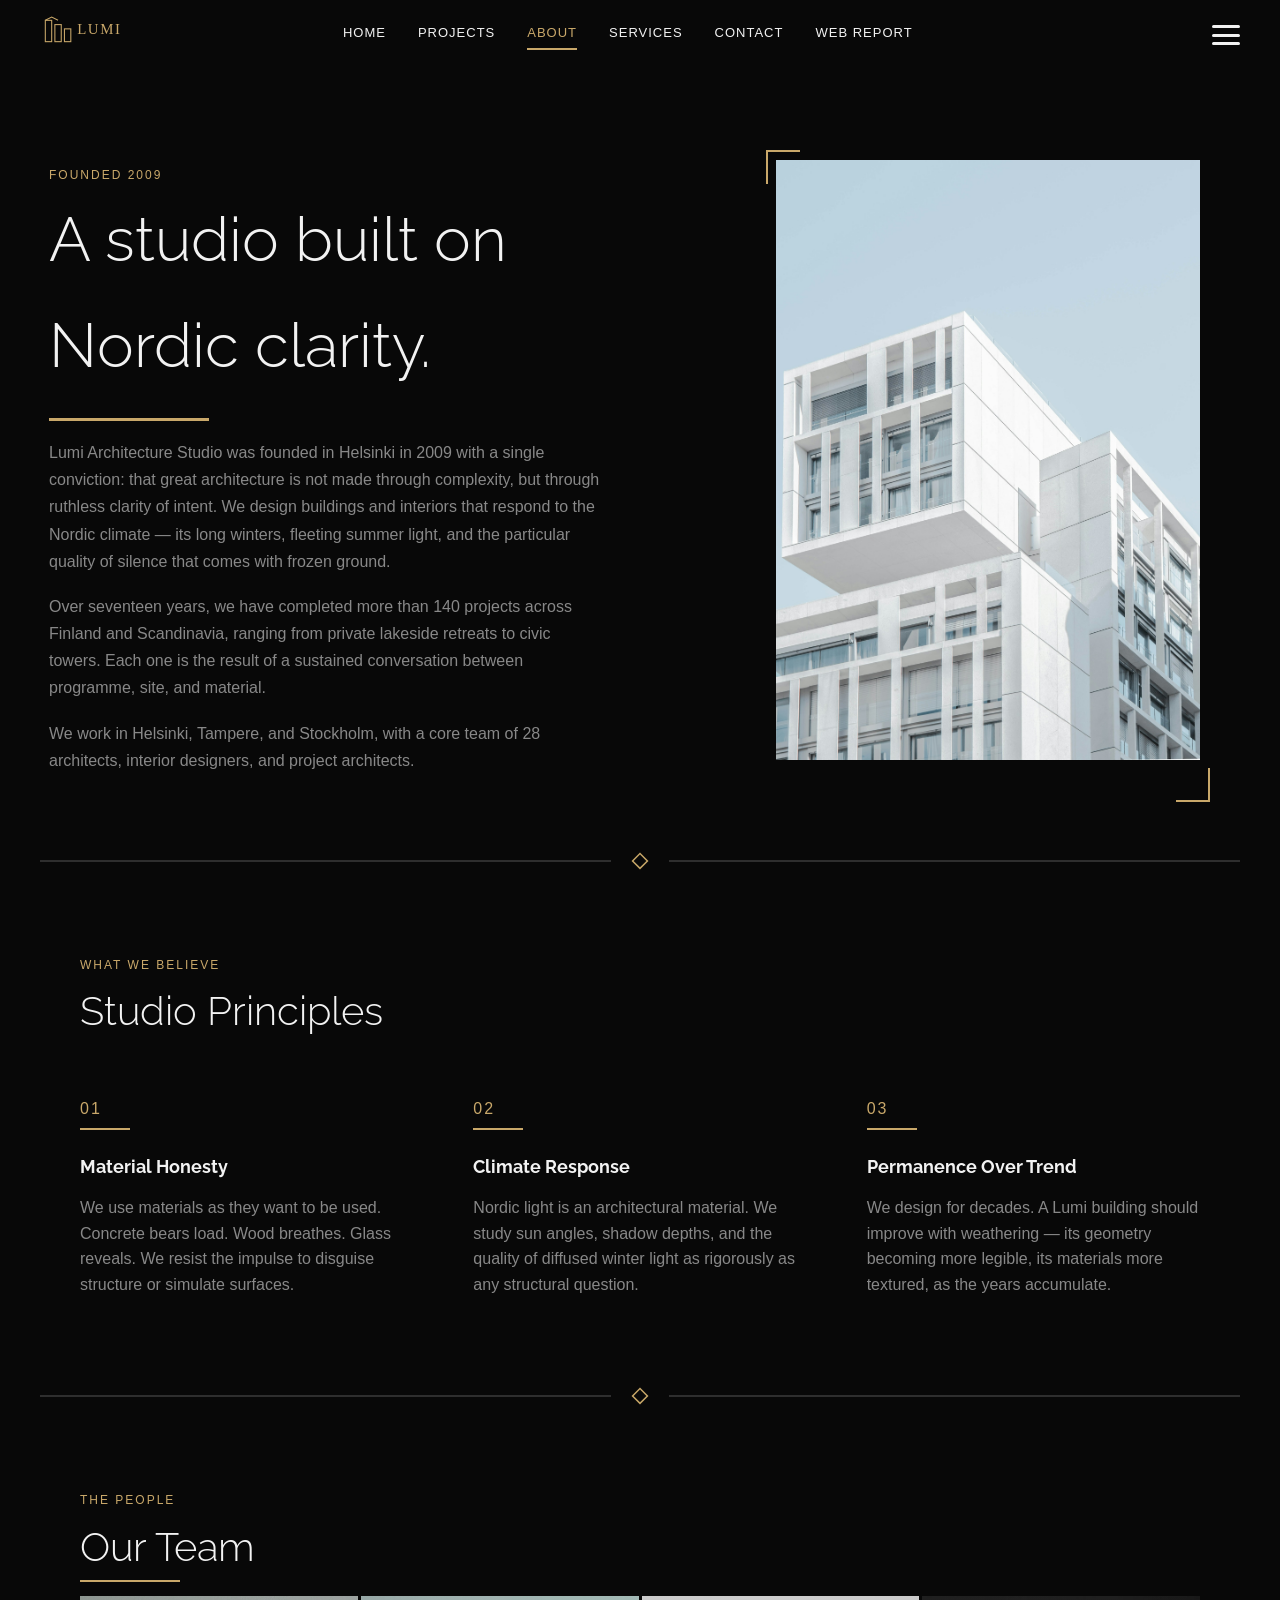
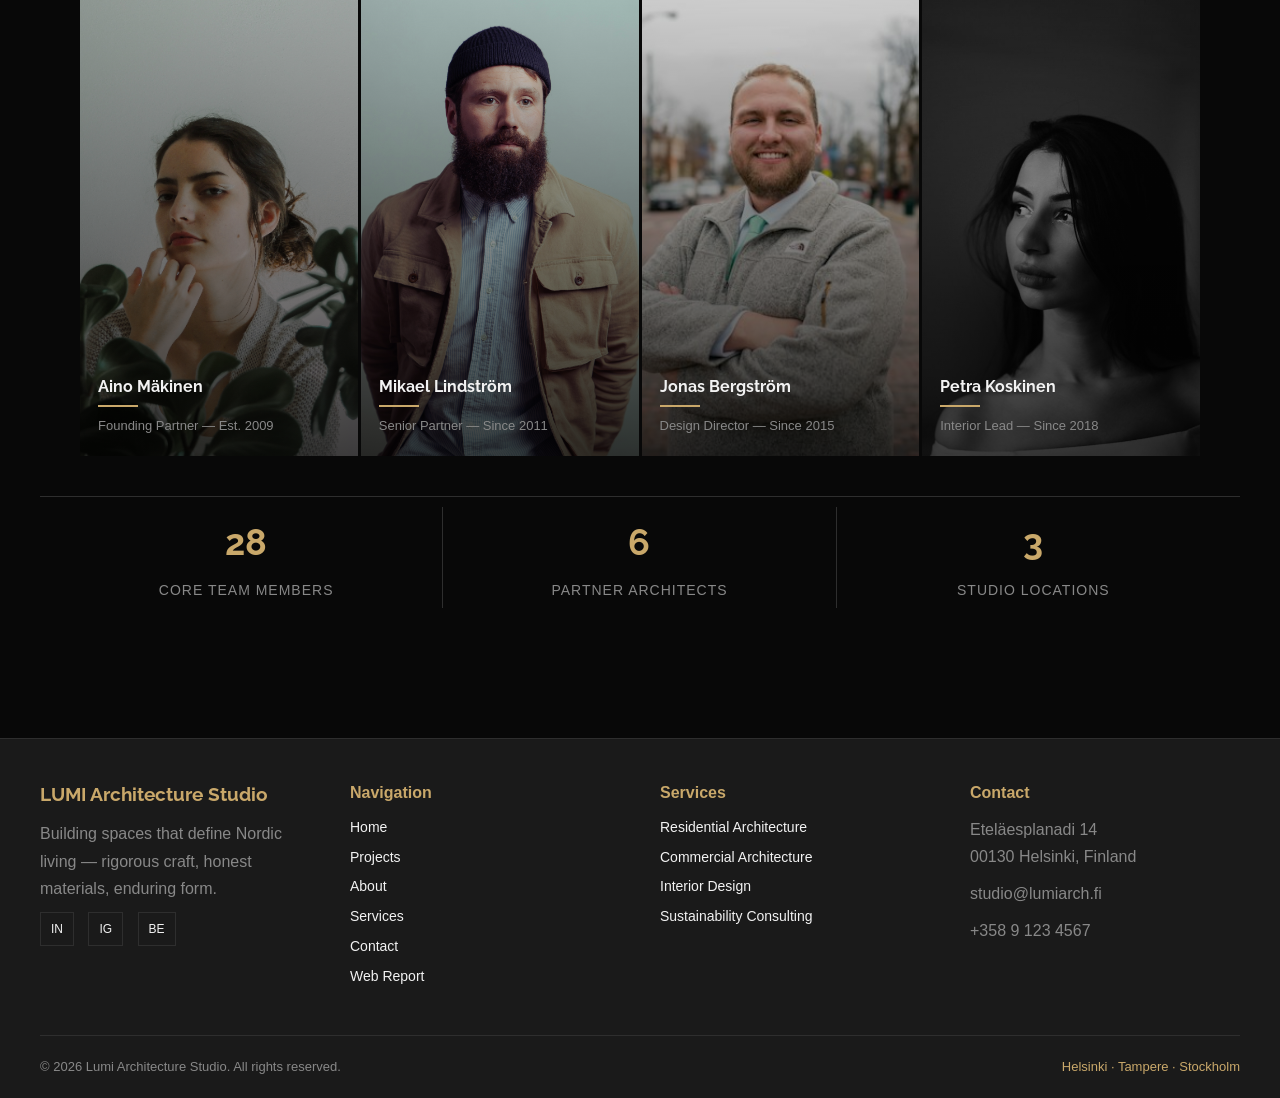
==== commit 80794309: "added activelink under navbar, refactored and made clean media queeries, added diamond svg for about" ====
--- a/about.html
+++ b/about.html
@@ -2,6 +2,7 @@
 <html lang="en">
 <head>
   <meta charset="UTF-8">
+  <meta name="viewport" content="width=device-width, initial-scale=1.0">
   <title>About — Lumi Architecture Studio</title>
 
   <link rel="stylesheet" href="css/style.css">
@@ -20,7 +21,7 @@
   <nav class="nav-center">
     <a href="index.html">HOME</a>
     <a href="projects.html">PROJECTS</a>
-    <a href="about.html">ABOUT</a>
+    <a href="about.html" class="nav-link">ABOUT</a>
     <a href="services.html">SERVICES</a>
     <a href="contact.html">CONTACT</a>
     <a href="report.html">WEB REPORT</a>
@@ -73,17 +74,16 @@
     </div>
 
     <div class="image-wrapper">
-      <div class="image-corners"></div>
       <img src="img/About.png" alt="About Lumi Architecture Studio">
     </div>
   </section>
 
   <!-- DIVIDER -->
   <div class="divider">
-    <span class="line"></span>
-    <span class="diamond"></span>
-    <span class="line"></span>
-  </div>
+  <span class="line"></span>
+   <img src="img/icons/diamond.svg" class="diamond-icon" alt="">
+  <span class="line"></span>
+</div>
 
   <!-- PRINCIPLES SECTION -->
   <section class="principles">
@@ -123,11 +123,12 @@
   </section>
 
   <!-- DIVIDER -->
-  <div class="divider dark">
-    <span class="line"></span>
-    <span class="diamond"></span>
-    <span class="line"></span>
-  </div>
+ <div class="divider">
+  <span class="line"></span>
+  <img src="img/icons/diamond.svg" class="diamond-icon" alt="">
+  <span class="line"></span>
+</div>
+
 
   <!-- TEAM SECTION -->
   <section class="team">
--- a/css/style.css
+++ b/css/style.css
@@ -1,3 +1,5 @@
+@import url('https://fonts.googleapis.com/css2?family=Raleway:wght@300;400;500;600;700&display=swap');
+
 /* ============================
    GLOBAL RESET
 ============================ */
@@ -18,6 +20,7 @@
   --white: #F2F2F2;
   --muted: #888888;
   --border: #2E2E2E;
+  --error: #ca2121;
 }
 
 /* ============================
@@ -32,7 +35,7 @@
 }
 
 h1, h2, h3 {
-  font-family: 'Montserrat', sans-serif;
+  font-family: 'Raleway', sans-serif;
   margin-bottom: 15px;
 }
 
@@ -86,6 +89,28 @@
   display: flex;
   align-items: center;
 }
+
+.nav-link {
+  position: relative;
+  color: var(--white);
+  padding-bottom: 4px;
+}
+
+.nav-link.active {
+  color: var(--gold);
+}
+
+.nav-link.active::after {
+  content: "";
+  position: absolute;
+  left: 0;
+  bottom: -2px;
+  width: 100%;
+  height: 2px;
+  background: var(--gold);
+}
+
+
 
 .hamburger {
   width: 28px;
@@ -206,9 +231,9 @@
 ============================ */
 .footer {
   background-color: var(--charcoal);
-  padding: 60px 40px;
+  padding: 40px 40px 20px;
   border-top: 1px solid var(--border);
-  margin-top: 80px;
+  margin-top: 40px;
 }
 
 .footer-grid {
@@ -264,25 +289,30 @@
 }
 
 /* ============================
-   RESPONSIVE
-============================ */
-/* Hide nav-center on mobile */
+   GLOBAL RESPONSIVE SYSTEM
+============================ */
+
+/* ===== Tablet (≤ 900px) ===== */
 @media (max-width: 900px) {
+
+  /* NAVIGATION */
   .nav-center {
     display: none;
   }
-}
-
-/* Show hamburger only on mobile */
-@media (max-width: 900px) {
+
   .hamburger {
     display: flex;
   }
-}
-
-@media (max-width: 900px) {
+
+  /* GLOBAL SPACING */
+  section {
+    padding: 60px 20px;
+  }
+
+  /* FOOTER */
   .footer-grid {
     grid-template-columns: 1fr 1fr;
+    gap: 20px;
   }
 
   .footer-bottom {
@@ -290,19 +320,70 @@
     gap: 8px;
     text-align: center;
   }
-}
-
-@media (max-width: 768px) {
+
+  /* GLOBAL TYPE */
+  h1, .report-title, .sitemap-title, .tab-title, .wireframe-title {
+    font-size: 32px;
+  }
+
+  h2 {
+    font-size: 26px;
+  }
+
+  h3 {
+    font-size: 20px;
+  }
+
+  p, li {
+    font-size: 14px;
+    line-height: 1.6;
+  }
+}
+
+/* ===== Mobile (≤ 600px) ===== */
+@media (max-width: 600px) {
+
+  /* NAVIGATION */
   .nav-center {
-    gap: 16px;
-    font-size: 12px;
-  }
-
+    display: none;
+  }
+
+  .hamburger {
+    display: flex;
+  }
+
+  /* GLOBAL SPACING */
   section {
-    padding: 60px 20px;
-  }
-
+    padding: 50px 16px;
+  }
+
+  /* FOOTER */
   .footer-grid {
     grid-template-columns: 1fr;
-  }
-}
+    gap: 20px;
+  }
+
+  .footer-bottom {
+    flex-direction: column;
+    gap: 10px;
+    text-align: center;
+  }
+
+  /* GLOBAL TYPE */
+  h1, .report-title, .sitemap-title, .tab-title, .wireframe-title {
+    font-size: 26px;
+  }
+
+  h2 {
+    font-size: 22px;
+  }
+
+  h3 {
+    font-size: 18px;
+  }
+
+  p, li {
+    font-size: 13px;
+    line-height: 1.6;
+  }
+}
--- a/css/about.css
+++ b/css/about.css
@@ -42,67 +42,87 @@
   max-width: 620px;
 }
 
-/* IMAGE WITH GOLD CORNERS */
+/* ============================
+   IMAGE WITH GOLD CORNER LINES
+=========================== */
+
 .image-wrapper {
   position: relative;
-  max-width: 560px;
+  max-width: 550px;
   margin-left: auto;
 }
 
 .image-wrapper img {
   width: 100%;
-  height: auto;
+  height: 600px;
   display: block;
   border: none;
 }
 
-.image-corners::before,
-.image-corners::after {
+/* Gold corner L-shapes */
+.image-wrapper::before,
+.image-wrapper::after {
   content: "";
   position: absolute;
   width: 32px;
-  height: 26px;
+  height: 32px;
   border: 2px solid var(--gold);
 }
 
-.image-corners::before {
-  top: -14px;
-  left: -14px;
-}
-
-.image-corners::after {
-  bottom: -14px;
-  right: -14px;
-}
-
-/* DIVIDER — LONG LINES + HOLLOW DIAMOND */
+/* Top-left corner */
+.image-wrapper::before {
+  top: -10px;
+  left: -10px;
+  border-right: none;
+  border-bottom: none;
+}
+
+/* Bottom-right corner */
+.image-wrapper::after {
+  bottom: -10px;
+  right: -10px;
+  border-left: none;
+  border-top: none;
+}
+
+/* ============================
+   DIVIDER — INFO ICON
+=========================== */
+
 .divider {
   display: flex;
   align-items: center;
   justify-content: center;
-  margin: 70px 0;
+  margin: 0px 0;
+  z-index: 10;
 }
 
 .divider .line {
-  width: 280px;
+  width: 675px;
   height: 2px;
   background: var(--border);
 }
 
-.divider .diamond {
-  width: 16px;
-  height: 16px;
-  border: 2px solid var(--gold);
-  background: transparent;
-  transform: rotate(45deg);
-  margin: 0 30px;
+.diamond-icon {
+  width: 18px;
+  height: 18px;
+  margin: 0 20px;
+  display: block;
+}
+
+.info-icon {
+  display: block;
+  margin: 0 20px;
 }
 
 .divider.dark .line {
-  background: var(--white);
-}
-
-/* PRINCIPLES — BLACK BACKGROUND */
+  background: var(--border);
+}
+
+/* ============================
+   PRINCIPLES SECTION
+=========================== */
+
 .principles {
   background: var(--black);
   padding: 80px 40px 90px;
@@ -110,12 +130,14 @@
 
 .principles .section-label {
   margin-bottom: 10px;
+  margin-left: 0px;
 }
 
 .principles h2 {
   font-size: 40px;
   font-weight: 300;
   margin: 0 0 50px;
+  margin-left: 0px;
 }
 
 .principles-grid {
@@ -158,7 +180,14 @@
   line-height: 1.6;
 }
 
-/* TEAM SECTION WITH LEFT GOLD LINE */
+.about-page section {
+  border-bottom: none !important;
+}
+
+/* ============================
+   TEAM SECTION
+=========================== */
+
 .team {
   position: relative;
   background: var(--black);
@@ -169,38 +198,41 @@
   content: "";
   position: absolute;
   left: 40px;
-  top: 80px;
-  width: 2px;
-  height: 40px;
+  top: 175px;
+  width: 100px;
+  height: 2px;
   background: var(--gold);
 }
 
 .team .section-label {
-  margin-left: 20px;
-  margin-bottom: 10px;
+  margin-left: 0px;
+  margin-bottom: 0px;
 }
 
 .team h2 {
   font-size: 40px;
   font-weight: 300;
-  margin: 0 0 40px 20px;
-}
-
-/* TEAM GRID WITH OVERLAY CARDS */
+  margin-left: 0px;
+}
+
+/* TEAM GRID */
 .team-grid {
   display: grid;
   grid-template-columns: repeat(4, 1fr);
-  gap: 32px;
+  gap: 3px;
 }
 
 .team-grid article {
+  display:flex;
   position: relative;
   overflow: hidden;
+  justify-content: center;
+  align-items: center;
 }
 
 .team-grid img {
-  width: 100%;
-  height: 280px;
+  width: 600px;
+  height: 460px;
   object-fit: cover;
   display: block;
 }
@@ -227,7 +259,6 @@
   font-size: 16px;
 }
 
-/* GOLD UNDERLINE UNDER NAME */
 .team-grid h3::after {
   content: "";
   position: absolute;
@@ -244,34 +275,30 @@
   color: var(--muted);
 }
 
-/* TEAM STATS WITH TOP GOLD LINE */
+/* TEAM STATS */
 .team-stats {
-  position: relative;
   background: var(--black);
-  display: flex;
-  justify-content: center;
-  gap: 120px;
-  padding: 60px 40px 90px;
+  display: grid;
+  grid-template-columns: repeat(3, 1fr);
   border-top: 1px solid var(--border);
-}
-
-.team-stats::before {
-  content: "";
-  position: absolute;
-  top: 60px;
-  left: 25%;
-  right: 25%;
-  height: 2px;
-  background: var(--gold);
+  border-bottom: 1px solid var(--border);
+  padding: 10px;
+  margin-bottom: 0px;
 }
 
 .team-stats div {
   text-align: center;
+  padding: 5px 0;
+  border-right: 1px solid var(--border);
+}
+
+.team-stats div:last-child {
+  border-right: none;
 }
 
 .team-stats h3 {
   color: var(--gold);
-  font-size: 40px;
+  font-size: 36px;
   margin-bottom: 6px;
 }
 
@@ -282,48 +309,104 @@
   text-transform: uppercase;
 }
 
-/* RESPONSIVE */
-@media (max-width: 1024px) {
+/* ============================
+   RESPONSIVE — TABLET
+=========================== */
+
+@media (max-width: 900px) {
+
+  .about-page {
+    padding: 80px 20px;
+  }
+
   .philosophy {
     grid-template-columns: 1fr;
+    gap: 30px;
   }
 
   .image-wrapper {
-    margin: 40px auto 0;
+    margin: 20px auto 0;
+    max-width: 500px;
+  }
+
+  .principles-grid {
+    grid-template-columns: repeat(2, 1fr);
+    gap: 40px;
   }
 
   .team-grid {
-    grid-template-columns: 2fr 2fr;
+    grid-template-columns: repeat(2, 1fr);
+    gap: 30px;
   }
 
   .team-stats {
-    gap: 60px;
-  }
-}
-
-@media (max-width: 768px) {
+    gap: 40px;
+  }
+}
+
+/* ============================
+   RESPONSIVE — MOBILE
+=========================== */
+
+@media (max-width: 600px) {
+
   .about-page {
-    padding: 60px 20px;
+    padding: 60px 16px;
   }
 
   .philosophy {
     grid-template-columns: 1fr;
+    gap: 20px;
+  }
+
+  .philosophy h1 {
+    font-size: 32px;
+  }
+
+  .philosophy p {
+    font-size: 14px;
+  }
+
+  .image-wrapper {
+    max-width: 100%;
+    margin: 20px auto 0;
+  }
+
+  /* Mobile corner line scaling */
+  .image-wrapper::before,
+  .image-wrapper::after {
+    width: 22px;
+    height: 22px;
+    border-width: 1.5px;
+  }
+
+  .image-wrapper::before {
+    top: -6px;
+    left: -6px;
+  }
+
+  .image-wrapper::after {
+    bottom: -6px;
+    right: -6px;
   }
 
   .principles-grid {
     grid-template-columns: 1fr;
+    gap: 30px;
   }
 
   .team-grid {
     grid-template-columns: 1fr;
+    gap: 20px;
   }
 
   .team-stats {
     flex-direction: column;
     gap: 20px;
+    text-align: center;
   }
 
   .team::before {
-    left: 20px;
-  }
-}
+    left: 16px;
+  }
+}
